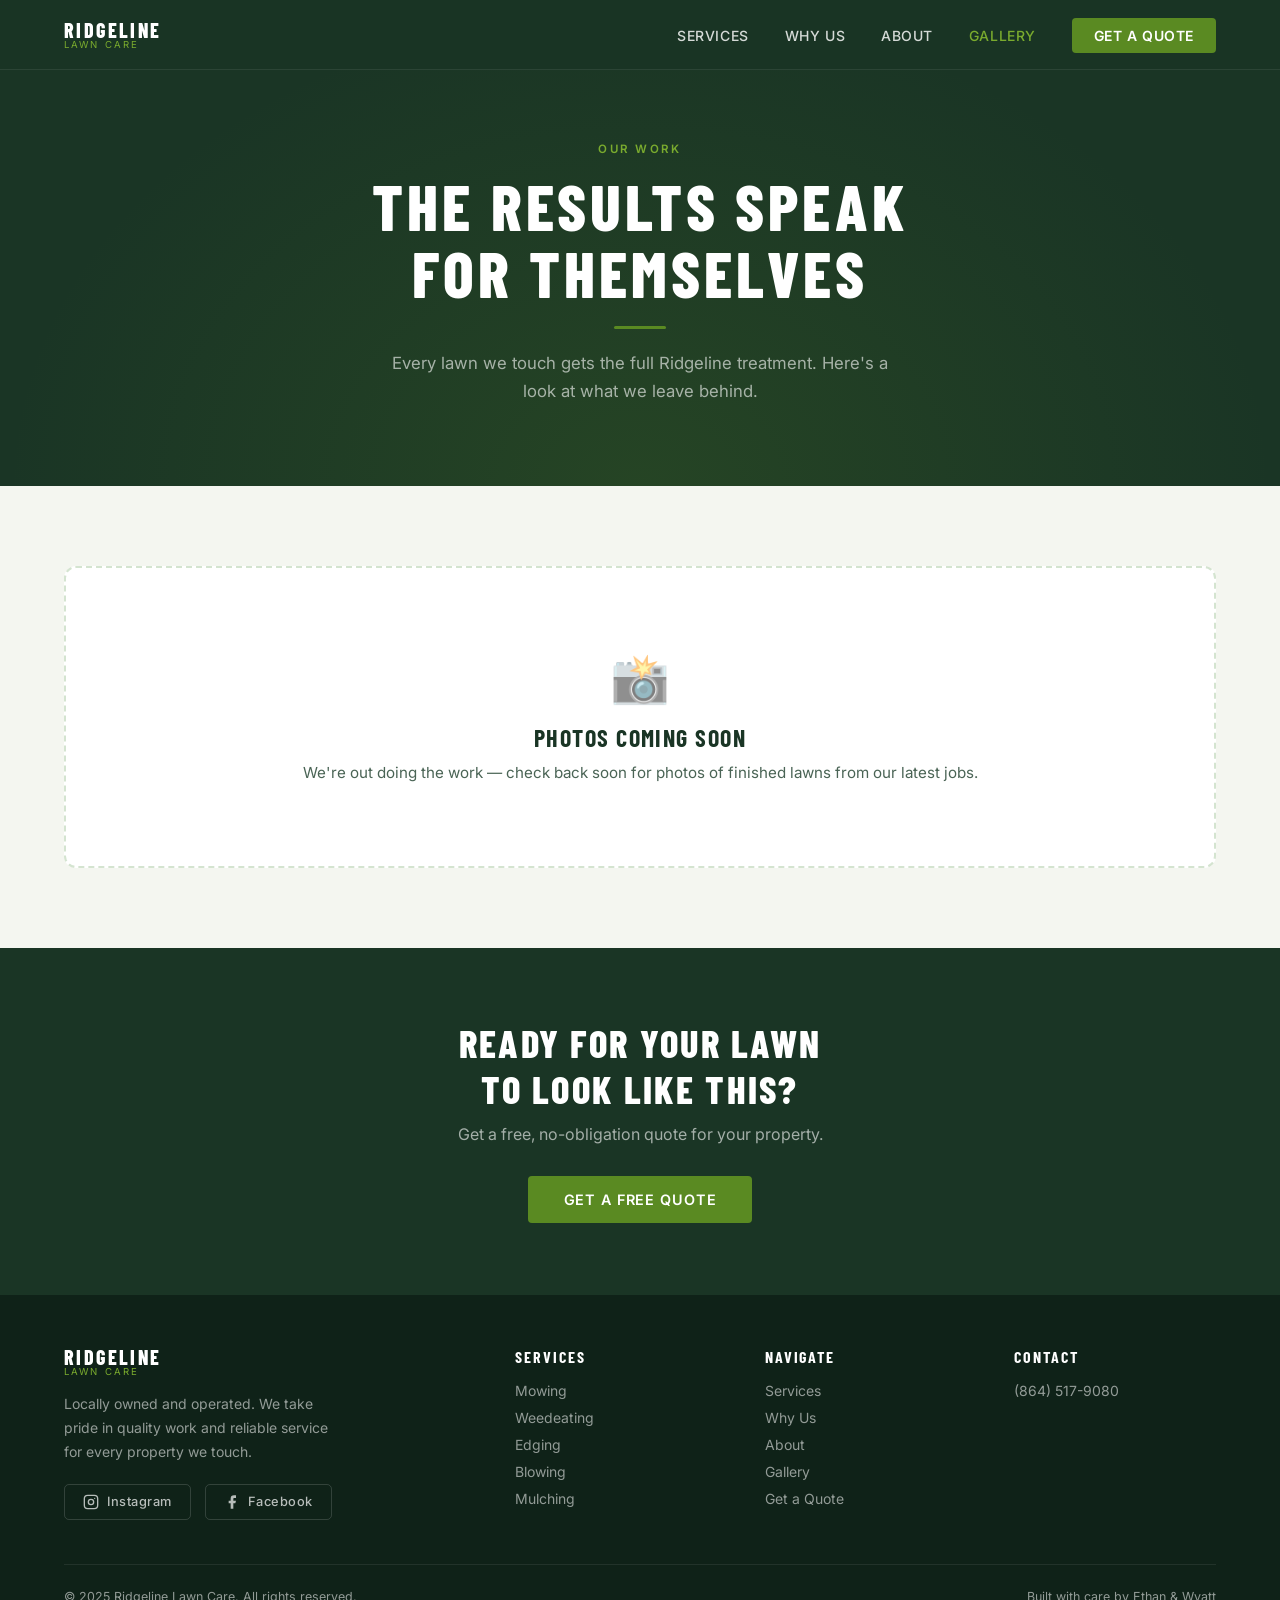
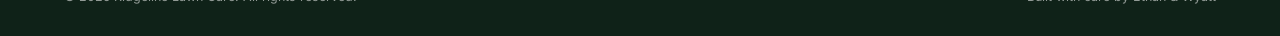
==== gallery.html @ 355eaca8 "Add Gallery page with lightbox; add Gallery link to navbar" ====
<!DOCTYPE html>
<html lang="en">
<head>
  <meta charset="UTF-8" />
  <meta name="viewport" content="width=device-width, initial-scale=1.0" />
  <title>Gallery — Ridgeline Lawn Care</title>
  <link rel="icon" type="image/svg+xml" href="data:image/svg+xml,<svg xmlns='http://www.w3.org/2000/svg' viewBox='0 0 32 32'><rect width='32' height='32' rx='6' fill='%231a3525'/><text x='16' y='24' font-family='Arial Black,sans-serif' font-size='22' font-weight='900' text-anchor='middle' fill='%237aab2e'>R</text></svg>" />
  <link rel="preconnect" href="https://fonts.googleapis.com" />
  <link rel="preconnect" href="https://fonts.gstatic.com" crossorigin />
  <link href="https://fonts.googleapis.com/css2?family=Barlow+Condensed:wght@600;700;800&family=Inter:wght@400;500;600&display=swap" rel="stylesheet" />
  <style>
    *, *::before, *::after { box-sizing: border-box; margin: 0; padding: 0; }

    :root {
      --dark:    #1a3525;
      --mid:     #254d35;
      --accent:  #5a8a22;
      --light:   #7aab2e;
      --offwhite:#f4f6f0;
      --white:   #ffffff;
      --text:    #1a3525;
      --muted:   #4a6455;
      --border:  #d4e4d0;
      --shadow:  rgba(26,53,37,0.12);
    }

    html { scroll-behavior: smooth; }
    body { font-family: 'Inter', sans-serif; color: var(--text); background: var(--white); overflow-x: hidden; }

    /* ─── NAVBAR ─────────────────────────────────────── */
    nav {
      position: fixed; top: 0; left: 0; right: 0; z-index: 1000;
      background: rgba(26,53,37,0.97);
      backdrop-filter: blur(8px);
      display: flex; align-items: center; justify-content: space-between;
      padding: 0 5%;
      height: 70px;
      border-bottom: 1px solid rgba(255,255,255,0.08);
    }
    .nav-logo { display: flex; align-items: center; gap: 12px; text-decoration: none; }
    .nav-logo-text { display: flex; flex-direction: column; line-height: 1; }
    .nav-logo-text .brand { font-family: 'Barlow Condensed', sans-serif; font-weight: 800; font-size: 1.25rem; letter-spacing: 0.12em; color: var(--white); text-transform: uppercase; }
    .nav-logo-text .sub { font-family: 'Inter', sans-serif; font-size: 0.6rem; letter-spacing: 0.22em; color: var(--light); text-transform: uppercase; }

    .nav-links { display: flex; align-items: center; gap: 36px; list-style: none; }
    .nav-links a { color: rgba(255,255,255,0.82); text-decoration: none; font-size: 0.875rem; font-weight: 500; letter-spacing: 0.04em; text-transform: uppercase; transition: color 0.2s; }
    .nav-links a:hover { color: var(--light); }
    .nav-links a.active { color: var(--light); }
    .nav-cta { background: var(--accent); color: var(--white) !important; padding: 9px 22px; border-radius: 4px; font-weight: 600 !important; transition: background 0.2s !important; }
    .nav-cta:hover { background: var(--light) !important; color: var(--white) !important; }

    .hamburger { display: none; flex-direction: column; gap: 5px; cursor: pointer; padding: 4px; }
    .hamburger span { width: 24px; height: 2px; background: var(--white); border-radius: 2px; transition: 0.3s; }

    /* ─── PAGE HEADER ────────────────────────────────── */
    .page-header {
      background: var(--dark);
      padding: 140px 5% 80px;
      text-align: center;
      position: relative;
      overflow: hidden;
    }
    .page-header::before {
      content: '';
      position: absolute; inset: 0;
      background: radial-gradient(ellipse at 50% 100%, rgba(90,138,34,0.18) 0%, transparent 70%);
    }
    .page-header .section-label {
      font-size: 0.72rem; font-weight: 600; letter-spacing: 0.2em; text-transform: uppercase;
      color: var(--light); margin-bottom: 12px;
    }
    .page-header h1 {
      font-family: 'Barlow Condensed', sans-serif;
      font-weight: 800; font-size: clamp(2.4rem, 5vw, 4rem);
      letter-spacing: 0.06em; text-transform: uppercase;
      color: var(--white); line-height: 1.05; margin-bottom: 16px;
      position: relative;
    }
    .page-header p {
      color: rgba(255,255,255,0.6); font-size: 1.05rem; line-height: 1.7;
      max-width: 500px; margin: 0 auto;
      position: relative;
    }
    .divider { width: 52px; height: 3px; background: var(--accent); margin: 20px auto; border-radius: 2px; }

    /* ─── GALLERY GRID ───────────────────────────────── */
    .gallery-section { padding: 80px 5%; background: var(--offwhite); }
    .gallery-inner { max-width: 1200px; margin: 0 auto; }

    .gallery-grid {
      columns: 3;
      column-gap: 20px;
    }
    .gallery-item {
      break-inside: avoid;
      margin-bottom: 20px;
      border-radius: 10px;
      overflow: hidden;
      position: relative;
      cursor: pointer;
      display: block;
    }
    .gallery-item img {
      width: 100%; height: auto; display: block;
      transition: transform 0.4s cubic-bezier(0.25, 0.46, 0.45, 0.94);
    }
    .gallery-item-overlay {
      position: absolute; inset: 0;
      background: linear-gradient(to top, rgba(26,53,37,0.75) 0%, transparent 60%);
      opacity: 0;
      transition: opacity 0.3s;
      display: flex; align-items: flex-end; padding: 20px;
    }
    .gallery-item-label {
      font-family: 'Barlow Condensed', sans-serif;
      font-weight: 700; font-size: 1rem; letter-spacing: 0.08em;
      text-transform: uppercase; color: var(--white);
    }
    .gallery-item:hover img { transform: scale(1.04); }
    .gallery-item:hover .gallery-item-overlay { opacity: 1; }

    /* ─── EMPTY STATE ────────────────────────────────── */
    .gallery-empty {
      text-align: center; padding: 80px 24px;
      border: 2px dashed var(--border);
      border-radius: 12px; background: var(--white);
    }
    .gallery-empty-icon { font-size: 3rem; margin-bottom: 16px; opacity: 0.5; }
    .gallery-empty h3 {
      font-family: 'Barlow Condensed', sans-serif; font-weight: 700; font-size: 1.5rem;
      letter-spacing: 0.06em; text-transform: uppercase; color: var(--dark); margin-bottom: 8px;
    }
    .gallery-empty p { color: var(--muted); font-size: 0.95rem; line-height: 1.7; }

    /* ─── CTA STRIP ──────────────────────────────────── */
    .gallery-cta {
      background: var(--dark); padding: 72px 5%; text-align: center;
    }
    .gallery-cta h2 {
      font-family: 'Barlow Condensed', sans-serif; font-weight: 800; font-size: clamp(1.8rem, 3vw, 2.6rem);
      letter-spacing: 0.06em; text-transform: uppercase; color: var(--white); margin-bottom: 12px;
    }
    .gallery-cta p { color: rgba(255,255,255,0.6); font-size: 1rem; margin-bottom: 32px; }
    .btn-primary {
      background: var(--accent); color: var(--white);
      padding: 15px 36px; border-radius: 4px;
      font-weight: 600; font-size: 0.9rem; letter-spacing: 0.06em; text-transform: uppercase;
      text-decoration: none; display: inline-block;
      transition: background 0.2s, transform 0.15s;
    }
    .btn-primary:hover { background: var(--light); transform: translateY(-2px); }

    /* ─── LIGHTBOX ───────────────────────────────────── */
    .lightbox {
      position: fixed; inset: 0; z-index: 2000;
      background: rgba(0,0,0,0.92);
      display: flex; align-items: center; justify-content: center;
      padding: 24px;
      opacity: 0; pointer-events: none;
      transition: opacity 0.25s;
    }
    .lightbox.open { opacity: 1; pointer-events: all; }
    .lightbox img {
      max-width: 100%; max-height: 90vh;
      border-radius: 8px;
      transform: scale(0.95);
      transition: transform 0.25s cubic-bezier(0.25, 0.46, 0.45, 0.94);
      box-shadow: 0 32px 80px rgba(0,0,0,0.6);
    }
    .lightbox.open img { transform: scale(1); }
    .lightbox-close {
      position: absolute; top: 20px; right: 24px;
      color: rgba(255,255,255,0.7); font-size: 2rem; cursor: pointer;
      background: none; border: none; line-height: 1;
      transition: color 0.2s;
    }
    .lightbox-close:hover { color: var(--white); }

    /* ─── FOOTER ─────────────────────────────────────── */
    footer {
      background: #0f2218;
      padding: 52px 5% 32px;
      color: rgba(255,255,255,0.55);
    }
    .footer-inner { max-width: 1200px; margin: 0 auto; display: grid; grid-template-columns: 2fr 1fr 1fr 1fr; gap: 48px; margin-bottom: 44px; }
    .footer-brand .nav-logo { margin-bottom: 16px; display: inline-flex; }
    .footer-brand p { font-size: 0.875rem; line-height: 1.7; max-width: 280px; }
    .footer-col h4 { font-family: 'Barlow Condensed', sans-serif; font-weight: 700; font-size: 1rem; letter-spacing: 0.12em; text-transform: uppercase; color: var(--white); margin-bottom: 16px; }
    .footer-col ul { list-style: none; display: flex; flex-direction: column; gap: 10px; }
    .footer-col ul li a { color: rgba(255,255,255,0.55); text-decoration: none; font-size: 0.875rem; transition: color 0.2s; }
    .footer-col ul li a:hover { color: var(--light); }
    .footer-col ul li { font-size: 0.875rem; }
    .footer-social { display: flex; gap: 14px; margin-top: 20px; }
    .social-btn {
      display: flex; align-items: center; gap: 8px;
      padding: 9px 18px; border-radius: 5px;
      border: 1px solid rgba(255,255,255,0.15);
      color: rgba(255,255,255,0.7); text-decoration: none;
      font-size: 0.8rem; font-weight: 500; letter-spacing: 0.04em;
      transition: border-color 0.2s, color 0.2s;
    }
    .social-btn:hover { border-color: var(--light); color: var(--light); }
    .social-btn svg { flex-shrink: 0; }
    .footer-bottom { border-top: 1px solid rgba(255,255,255,0.08); padding-top: 24px; display: flex; justify-content: space-between; align-items: center; font-size: 0.78rem; flex-wrap: wrap; gap: 8px; }
    .footer-bottom a { color: rgba(255,255,255,0.4); text-decoration: none; }

    /* ─── MOBILE ─────────────────────────────────────── */
    @media (max-width: 900px) {
      .gallery-grid { columns: 2; }
      .footer-inner { grid-template-columns: 1fr 1fr; }
      .footer-brand { grid-column: 1 / -1; }
    }
    @media (max-width: 680px) {
      .nav-links { display: none; flex-direction: column; position: absolute; top: 70px; left: 0; right: 0; background: rgba(26,53,37,0.98); padding: 20px 5%; gap: 16px; border-top: 1px solid rgba(255,255,255,0.08); }
      .nav-links.open { display: flex; }
      .hamburger { display: flex; }
      .gallery-grid { columns: 1; }
      .footer-inner { grid-template-columns: 1fr; }
    }
  </style>
</head>
<body>

  <!-- NAVBAR -->
  <nav>
    <a href="index.html" class="nav-logo">
      <div class="nav-logo-text">
        <span class="brand">Ridgeline</span>
        <span class="sub">Lawn Care</span>
      </div>
    </a>
    <ul class="nav-links" id="navLinks">
      <li><a href="index.html#services">Services</a></li>
      <li><a href="index.html#why">Why Us</a></li>
      <li><a href="index.html#about">About</a></li>
      <li><a href="gallery.html" class="active">Gallery</a></li>
      <li><a href="index.html#quote" class="nav-cta">Get a Quote</a></li>
    </ul>
    <div class="hamburger" id="hamburger" aria-label="Menu">
      <span></span><span></span><span></span>
    </div>
  </nav>

  <!-- PAGE HEADER -->
  <div class="page-header">
    <p class="section-label">Our Work</p>
    <h1>The Results Speak<br>for Themselves</h1>
    <div class="divider"></div>
    <p>Every lawn we touch gets the full Ridgeline treatment. Here's a look at what we leave behind.</p>
  </div>

  <!-- GALLERY -->
  <section class="gallery-section">
    <div class="gallery-inner">

      <!--
        TO ADD PHOTOS: Replace the <img> src values below with your actual image paths.
        Example: <img src="photos/front-yard-1.jpg" alt="Front yard after mowing" />
        You can add or remove .gallery-item blocks as needed.
      -->

      <div class="gallery-grid" id="galleryGrid">
        <!-- Photos will go here — see instructions above -->
      </div>

      <div class="gallery-empty" id="galleryEmpty">
        <div class="gallery-empty-icon">📸</div>
        <h3>Photos Coming Soon</h3>
        <p>We're out doing the work — check back soon for photos of finished lawns from our latest jobs.</p>
      </div>

    </div>
  </section>

  <!-- CTA -->
  <div class="gallery-cta">
    <h2>Ready for Your Lawn<br>to Look Like This?</h2>
    <p>Get a free, no-obligation quote for your property.</p>
    <a href="index.html#quote" class="btn-primary">Get a Free Quote</a>
  </div>

  <!-- FOOTER -->
  <footer>
    <div class="footer-inner">
      <div class="footer-brand">
        <a href="index.html" class="nav-logo">
          <div class="nav-logo-text">
            <span class="brand">Ridgeline</span>
            <span class="sub">Lawn Care</span>
          </div>
        </a>
        <p>Locally owned and operated. We take pride in quality work and reliable service for every property we touch.</p>
        <div class="footer-social">
          <a href="https://www.instagram.com/ridgelinelawncare" target="_blank" rel="noopener" class="social-btn">
            <svg width="16" height="16" viewBox="0 0 24 24" fill="none" stroke="currentColor" stroke-width="2" stroke-linecap="round" stroke-linejoin="round"><rect x="2" y="2" width="20" height="20" rx="5"/><circle cx="12" cy="12" r="4"/><circle cx="17.5" cy="6.5" r="1" fill="currentColor" stroke="none"/></svg>
            Instagram
          </a>
          <a href="https://www.facebook.com/share/1Dvfo4x4PA/?mibextid=wwXIfr" target="_blank" rel="noopener" class="social-btn">
            <svg width="16" height="16" viewBox="0 0 24 24" fill="currentColor"><path d="M18 2h-3a5 5 0 0 0-5 5v3H7v4h3v8h4v-8h3l1-4h-4V7a1 1 0 0 1 1-1h3z"/></svg>
            Facebook
          </a>
        </div>
      </div>
      <div class="footer-col">
        <h4>Services</h4>
        <ul>
          <li>Mowing</li>
          <li>Weedeating</li>
          <li>Edging</li>
          <li>Blowing</li>
          <li>Mulching</li>
        </ul>
      </div>
      <div class="footer-col">
        <h4>Navigate</h4>
        <ul>
          <li><a href="index.html#services">Services</a></li>
          <li><a href="index.html#why">Why Us</a></li>
          <li><a href="index.html#about">About</a></li>
          <li><a href="gallery.html">Gallery</a></li>
          <li><a href="index.html#quote">Get a Quote</a></li>
        </ul>
      </div>
      <div class="footer-col">
        <h4>Contact</h4>
        <ul>
          <li><a href="tel:8645179080">(864) 517-9080</a></li>
        </ul>
      </div>
    </div>
    <div class="footer-bottom">
      <span>© 2025 Ridgeline Lawn Care. All rights reserved.</span>
      <span>Built with care by Ethan &amp; Wyatt</span>
    </div>
  </footer>

  <!-- LIGHTBOX -->
  <div class="lightbox" id="lightbox">
    <button class="lightbox-close" id="lightboxClose">✕</button>
    <img src="" alt="" id="lightboxImg" />
  </div>

  <script>
    const hamburger = document.getElementById('hamburger');
    const navLinks  = document.getElementById('navLinks');
    hamburger.addEventListener('click', () => navLinks.classList.toggle('open'));
    document.querySelectorAll('.nav-links a').forEach(link => {
      link.addEventListener('click', () => navLinks.classList.remove('open'));
    });

    window.addEventListener('scroll', () => {
      document.querySelector('nav').style.boxShadow =
        window.scrollY > 10 ? '0 2px 24px rgba(0,0,0,0.25)' : 'none';
    });

    // Lightbox
    const lightbox = document.getElementById('lightbox');
    const lightboxImg = document.getElementById('lightboxImg');
    document.querySelectorAll('.gallery-item').forEach(item => {
      item.addEventListener('click', () => {
        lightboxImg.src = item.querySelector('img').src;
        lightboxImg.alt = item.querySelector('img').alt;
        lightbox.classList.add('open');
        document.body.style.overflow = 'hidden';
      });
    });
    function closeLightbox() {
      lightbox.classList.remove('open');
      document.body.style.overflow = '';
    }
    document.getElementById('lightboxClose').addEventListener('click', closeLightbox);
    lightbox.addEventListener('click', e => { if (e.target === lightbox) closeLightbox(); });
    document.addEventListener('keydown', e => { if (e.key === 'Escape') closeLightbox(); });

    // Hide empty state if photos exist
    const grid = document.getElementById('galleryGrid');
    const empty = document.getElementById('galleryEmpty');
    if (grid.children.length > 0) empty.style.display = 'none';
  </script>
</body>
</html>
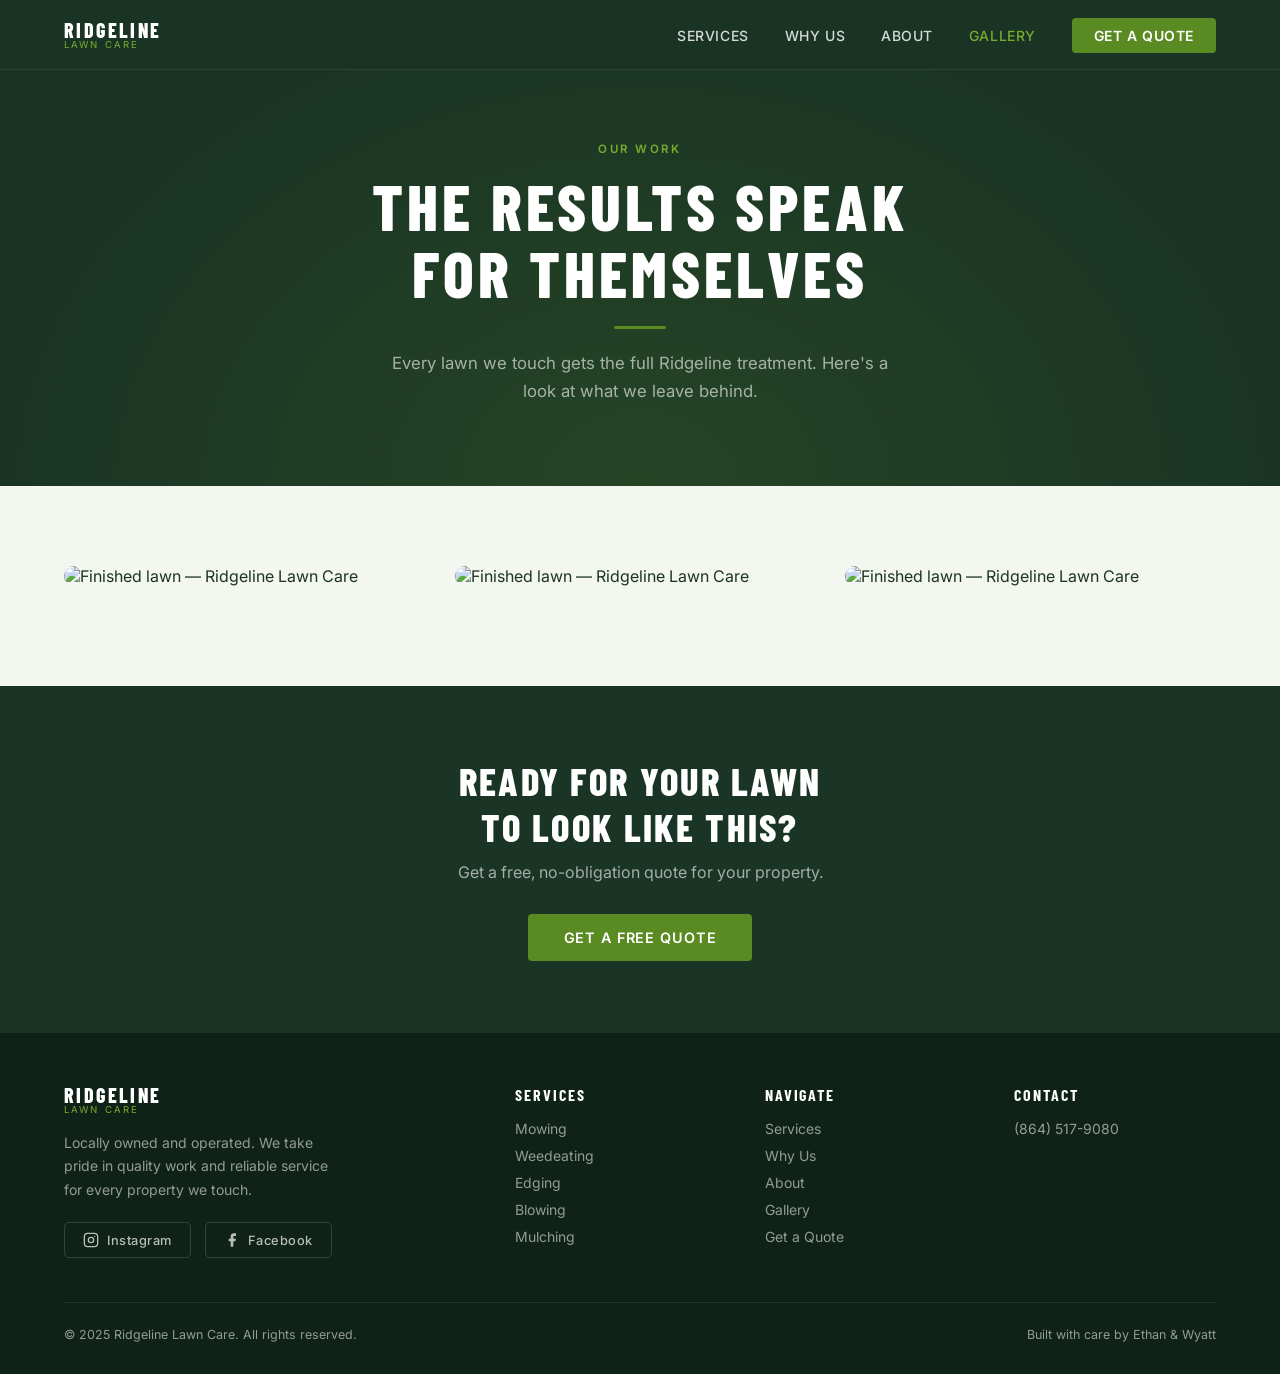
==== commit 25db44a7: "Add 3 finished work photos to gallery" ====
--- a/gallery.html
+++ b/gallery.html
@@ -260,10 +260,21 @@
       -->
 
       <div class="gallery-grid" id="galleryGrid">
-        <!-- Photos will go here — see instructions above -->
-      </div>
-
-      <div class="gallery-empty" id="galleryEmpty">
+        <div class="gallery-item">
+          <img src="galleryimg/IMG_4889.jpeg" alt="Finished lawn — Ridgeline Lawn Care" />
+          <div class="gallery-item-overlay"><span class="gallery-item-label">Finished Work</span></div>
+        </div>
+        <div class="gallery-item">
+          <img src="galleryimg/IMG_5227.jpeg" alt="Finished lawn — Ridgeline Lawn Care" />
+          <div class="gallery-item-overlay"><span class="gallery-item-label">Finished Work</span></div>
+        </div>
+        <div class="gallery-item">
+          <img src="galleryimg/IMG_5233.jpeg" alt="Finished lawn — Ridgeline Lawn Care" />
+          <div class="gallery-item-overlay"><span class="gallery-item-label">Finished Work</span></div>
+        </div>
+      </div>
+
+      <div class="gallery-empty" id="galleryEmpty" style="display:none">
         <div class="gallery-empty-icon">📸</div>
         <h3>Photos Coming Soon</h3>
         <p>We're out doing the work — check back soon for photos of finished lawns from our latest jobs.</p>
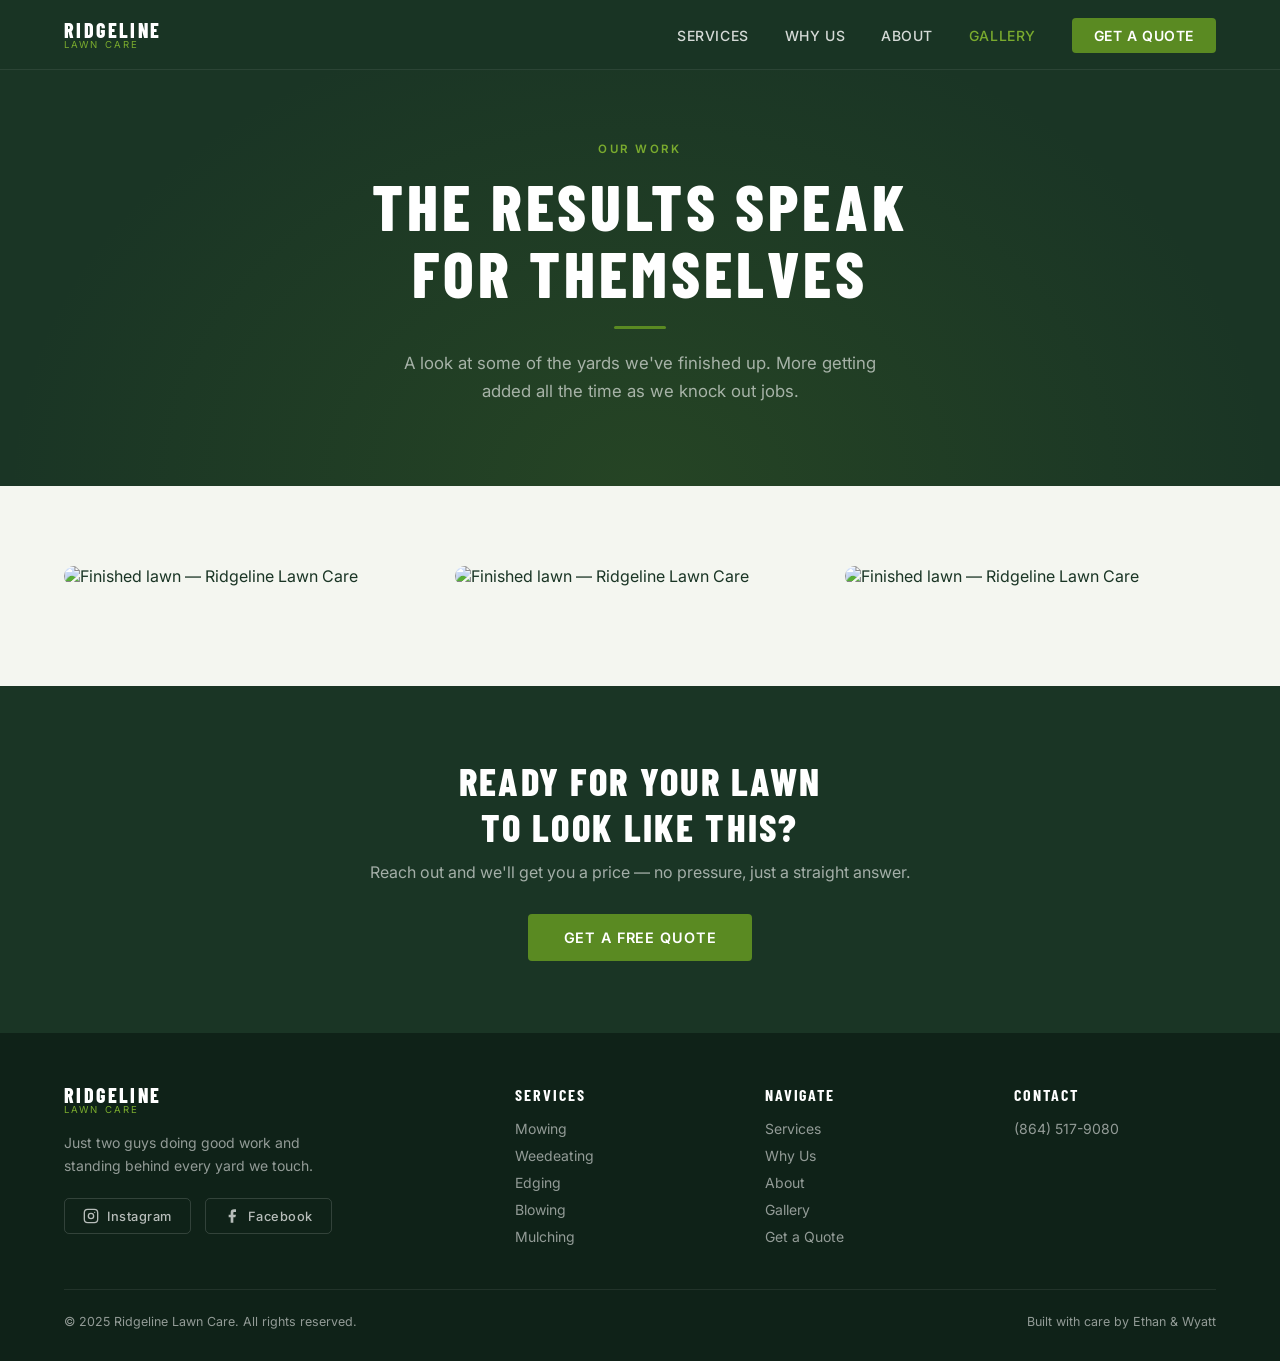
==== commit 64f48fcf: "Rewrite all descriptions to sound more natural and human" ====
--- a/gallery.html
+++ b/gallery.html
@@ -246,7 +246,7 @@
     <p class="section-label">Our Work</p>
     <h1>The Results Speak<br>for Themselves</h1>
     <div class="divider"></div>
-    <p>Every lawn we touch gets the full Ridgeline treatment. Here's a look at what we leave behind.</p>
+    <p>A look at some of the yards we've finished up. More getting added all the time as we knock out jobs.</p>
   </div>
 
   <!-- GALLERY -->
@@ -286,7 +286,7 @@
   <!-- CTA -->
   <div class="gallery-cta">
     <h2>Ready for Your Lawn<br>to Look Like This?</h2>
-    <p>Get a free, no-obligation quote for your property.</p>
+    <p>Reach out and we'll get you a price — no pressure, just a straight answer.</p>
     <a href="index.html#quote" class="btn-primary">Get a Free Quote</a>
   </div>
 
@@ -300,7 +300,7 @@
             <span class="sub">Lawn Care</span>
           </div>
         </a>
-        <p>Locally owned and operated. We take pride in quality work and reliable service for every property we touch.</p>
+        <p>Just two guys doing good work and standing behind every yard we touch.</p>
         <div class="footer-social">
           <a href="https://www.instagram.com/ridgelinelawncare" target="_blank" rel="noopener" class="social-btn">
             <svg width="16" height="16" viewBox="0 0 24 24" fill="none" stroke="currentColor" stroke-width="2" stroke-linecap="round" stroke-linejoin="round"><rect x="2" y="2" width="20" height="20" rx="5"/><circle cx="12" cy="12" r="4"/><circle cx="17.5" cy="6.5" r="1" fill="currentColor" stroke="none"/></svg>
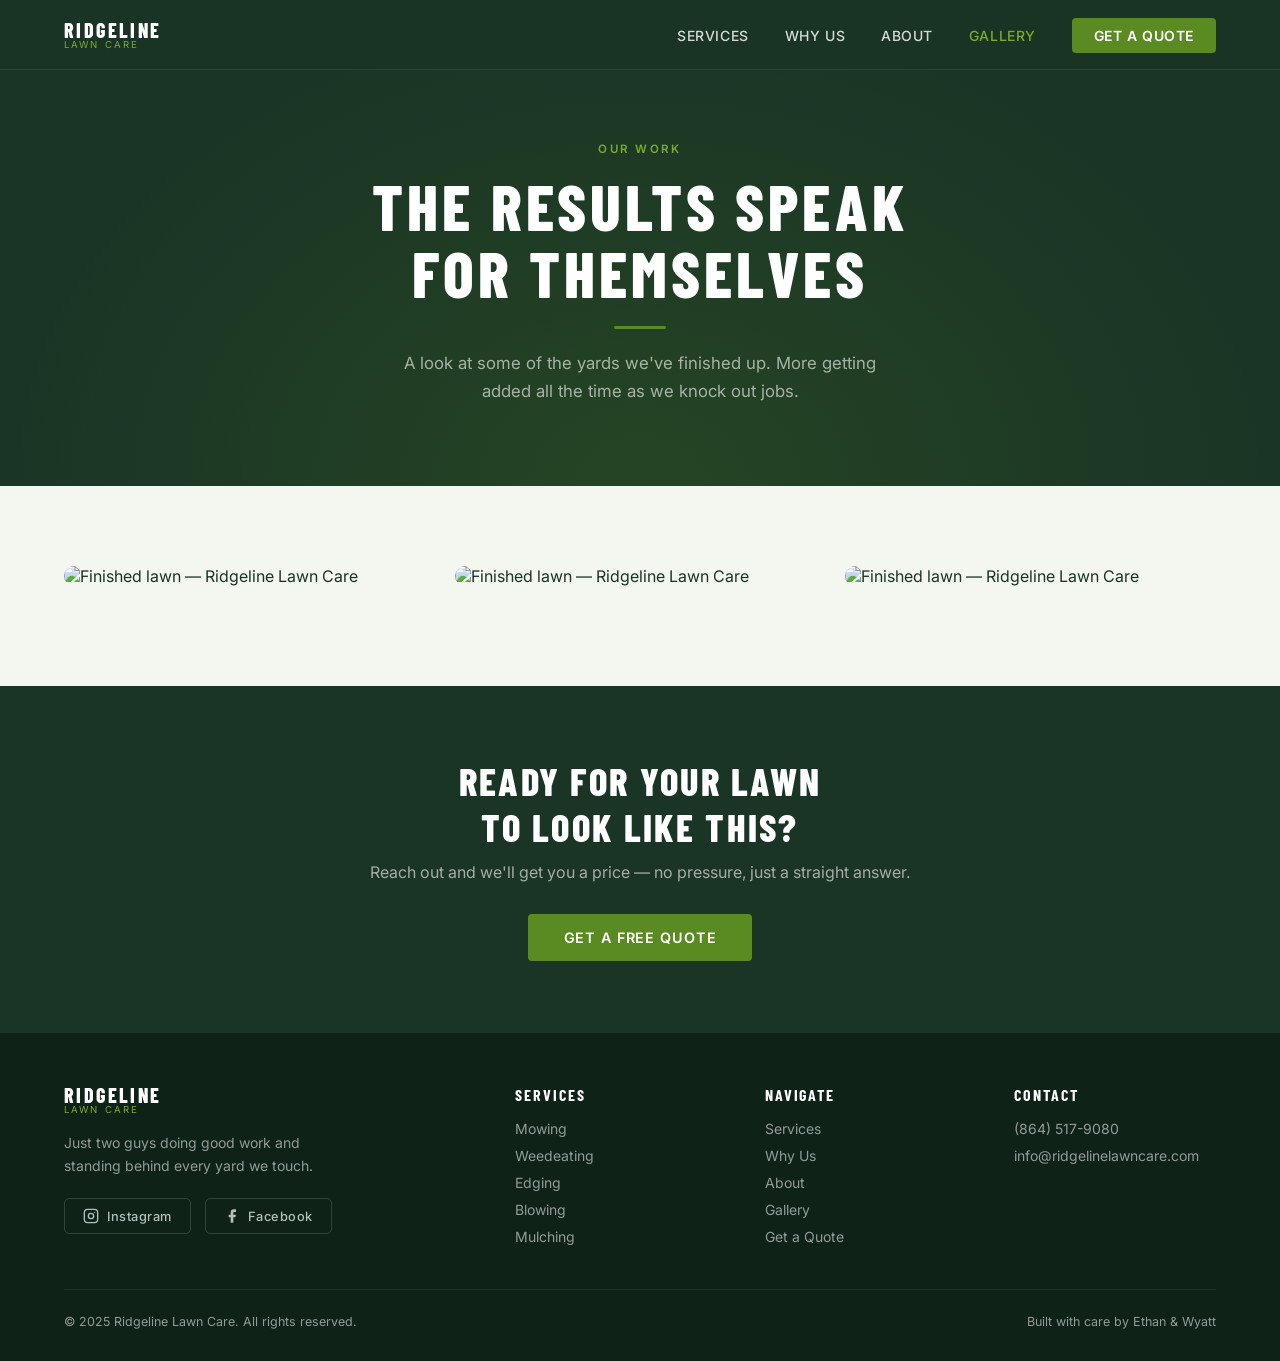
==== commit 2cad6db1: "Add business email to footer contact section" ====
--- a/gallery.html
+++ b/gallery.html
@@ -336,6 +336,7 @@
         <h4>Contact</h4>
         <ul>
           <li><a href="tel:8645179080">(864) 517-9080</a></li>
+          <li><a href="mailto:info@ridgelinelawncare.com">info@ridgelinelawncare.com</a></li>
         </ul>
       </div>
     </div>
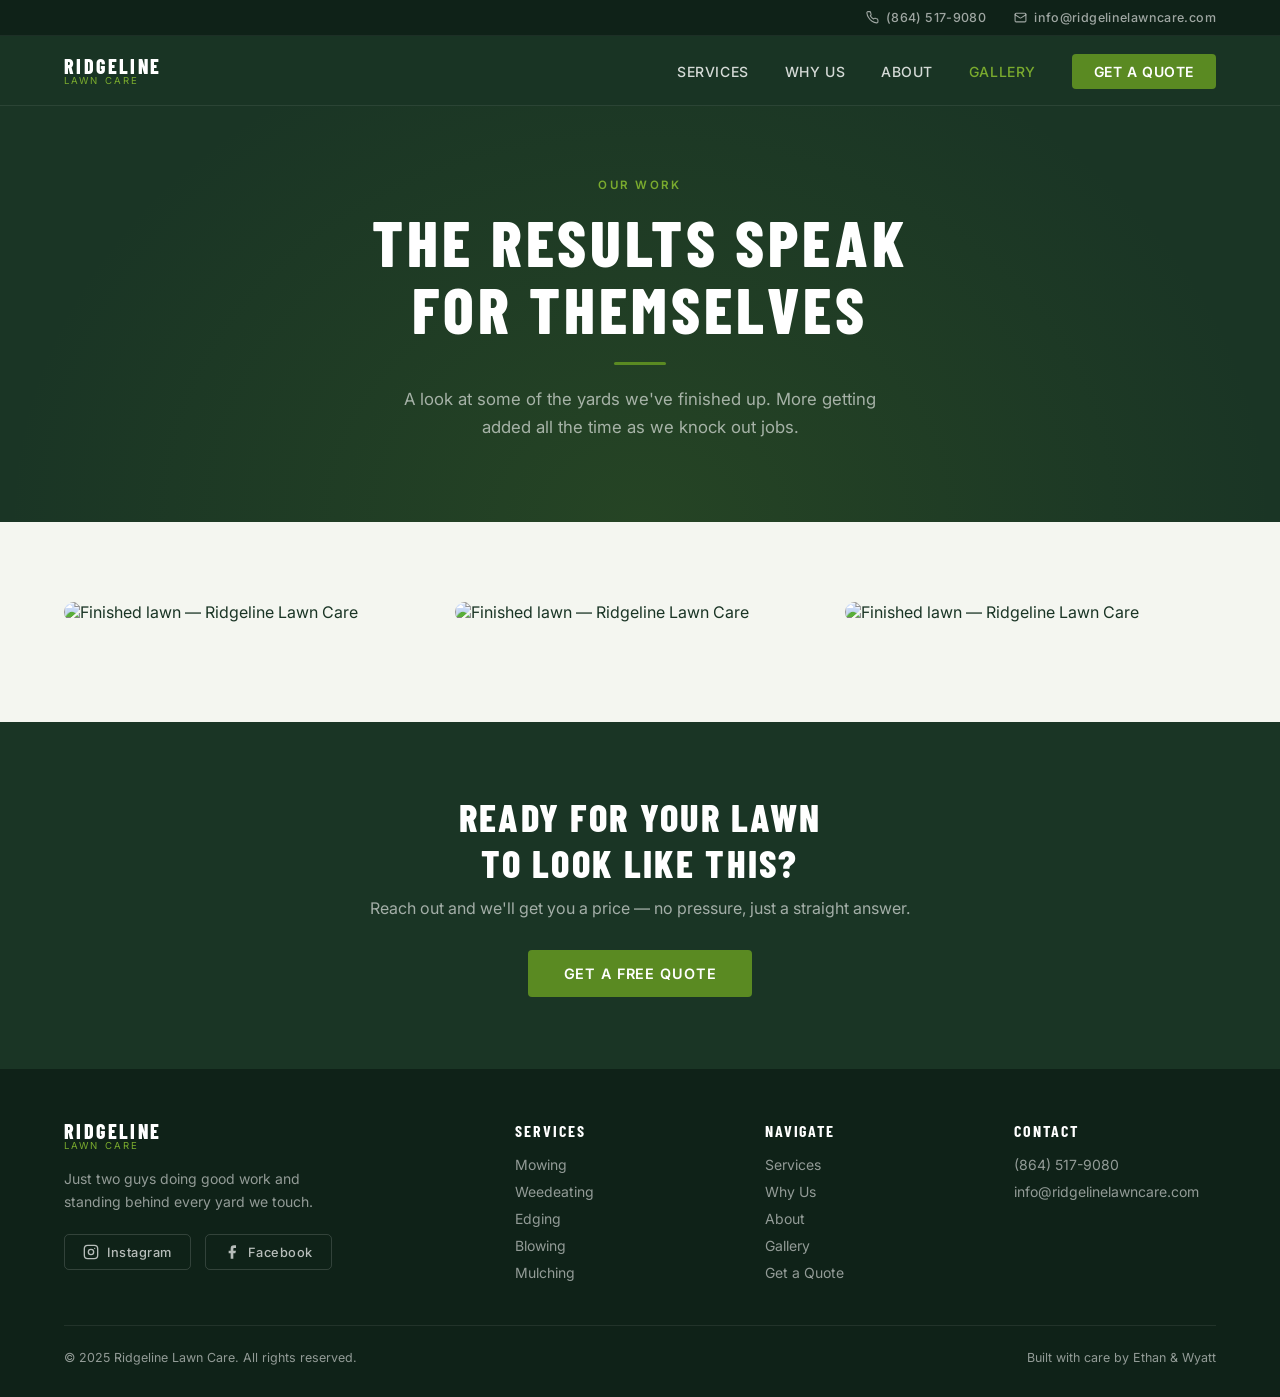
==== commit d0722e35: "Add contact bar at top with phone and email on both pages" ====
--- a/gallery.html
+++ b/gallery.html
@@ -27,9 +27,27 @@
     html { scroll-behavior: smooth; }
     body { font-family: 'Inter', sans-serif; color: var(--text); background: var(--white); overflow-x: hidden; }
 
+    /* ─── CONTACT BAR ────────────────────────────────── */
+    .contact-bar {
+      position: fixed; top: 0; left: 0; right: 0; z-index: 1001;
+      background: #0f2218;
+      border-bottom: 1px solid rgba(255,255,255,0.06);
+      height: 36px;
+      display: flex; align-items: center; justify-content: flex-end;
+      padding: 0 5%; gap: 28px;
+    }
+    .contact-bar a {
+      display: flex; align-items: center; gap: 7px;
+      color: rgba(255,255,255,0.6); text-decoration: none;
+      font-size: 0.78rem; font-weight: 500; letter-spacing: 0.03em;
+      transition: color 0.2s;
+    }
+    .contact-bar a:hover { color: var(--light); }
+    .contact-bar svg { flex-shrink: 0; }
+
     /* ─── NAVBAR ─────────────────────────────────────── */
     nav {
-      position: fixed; top: 0; left: 0; right: 0; z-index: 1000;
+      position: fixed; top: 36px; left: 0; right: 0; z-index: 1000;
       background: rgba(26,53,37,0.97);
       backdrop-filter: blur(8px);
       display: flex; align-items: center; justify-content: space-between;
@@ -55,7 +73,7 @@
     /* ─── PAGE HEADER ────────────────────────────────── */
     .page-header {
       background: var(--dark);
-      padding: 140px 5% 80px;
+      padding: 176px 5% 80px;
       text-align: center;
       position: relative;
       overflow: hidden;
@@ -211,6 +229,8 @@
       .footer-brand { grid-column: 1 / -1; }
     }
     @media (max-width: 680px) {
+      .contact-bar { display: none; }
+      nav { top: 0; }
       .nav-links { display: none; flex-direction: column; position: absolute; top: 70px; left: 0; right: 0; background: rgba(26,53,37,0.98); padding: 20px 5%; gap: 16px; border-top: 1px solid rgba(255,255,255,0.08); }
       .nav-links.open { display: flex; }
       .hamburger { display: flex; }
@@ -220,6 +240,18 @@
   </style>
 </head>
 <body>
+
+  <!-- CONTACT BAR -->
+  <div class="contact-bar">
+    <a href="tel:8645179080">
+      <svg width="13" height="13" viewBox="0 0 24 24" fill="none" stroke="currentColor" stroke-width="2" stroke-linecap="round" stroke-linejoin="round"><path d="M22 16.92v3a2 2 0 0 1-2.18 2 19.79 19.79 0 0 1-8.63-3.07A19.5 19.5 0 0 1 4.69 12 19.79 19.79 0 0 1 1.62 3.38 2 2 0 0 1 3.6 1.21h3a2 2 0 0 1 2 1.72c.127.96.361 1.903.7 2.81a2 2 0 0 1-.45 2.11L7.91 8.81a16 16 0 0 0 6 6l.86-.86a2 2 0 0 1 2.11-.45c.907.339 1.85.573 2.81.7A2 2 0 0 1 21.73 16z"/></svg>
+      (864) 517-9080
+    </a>
+    <a href="mailto:info@ridgelinelawncare.com">
+      <svg width="13" height="13" viewBox="0 0 24 24" fill="none" stroke="currentColor" stroke-width="2" stroke-linecap="round" stroke-linejoin="round"><rect x="2" y="4" width="20" height="16" rx="2"/><path d="m22 7-8.97 5.7a1.94 1.94 0 0 1-2.06 0L2 7"/></svg>
+      info@ridgelinelawncare.com
+    </a>
+  </div>
 
   <!-- NAVBAR -->
   <nav>
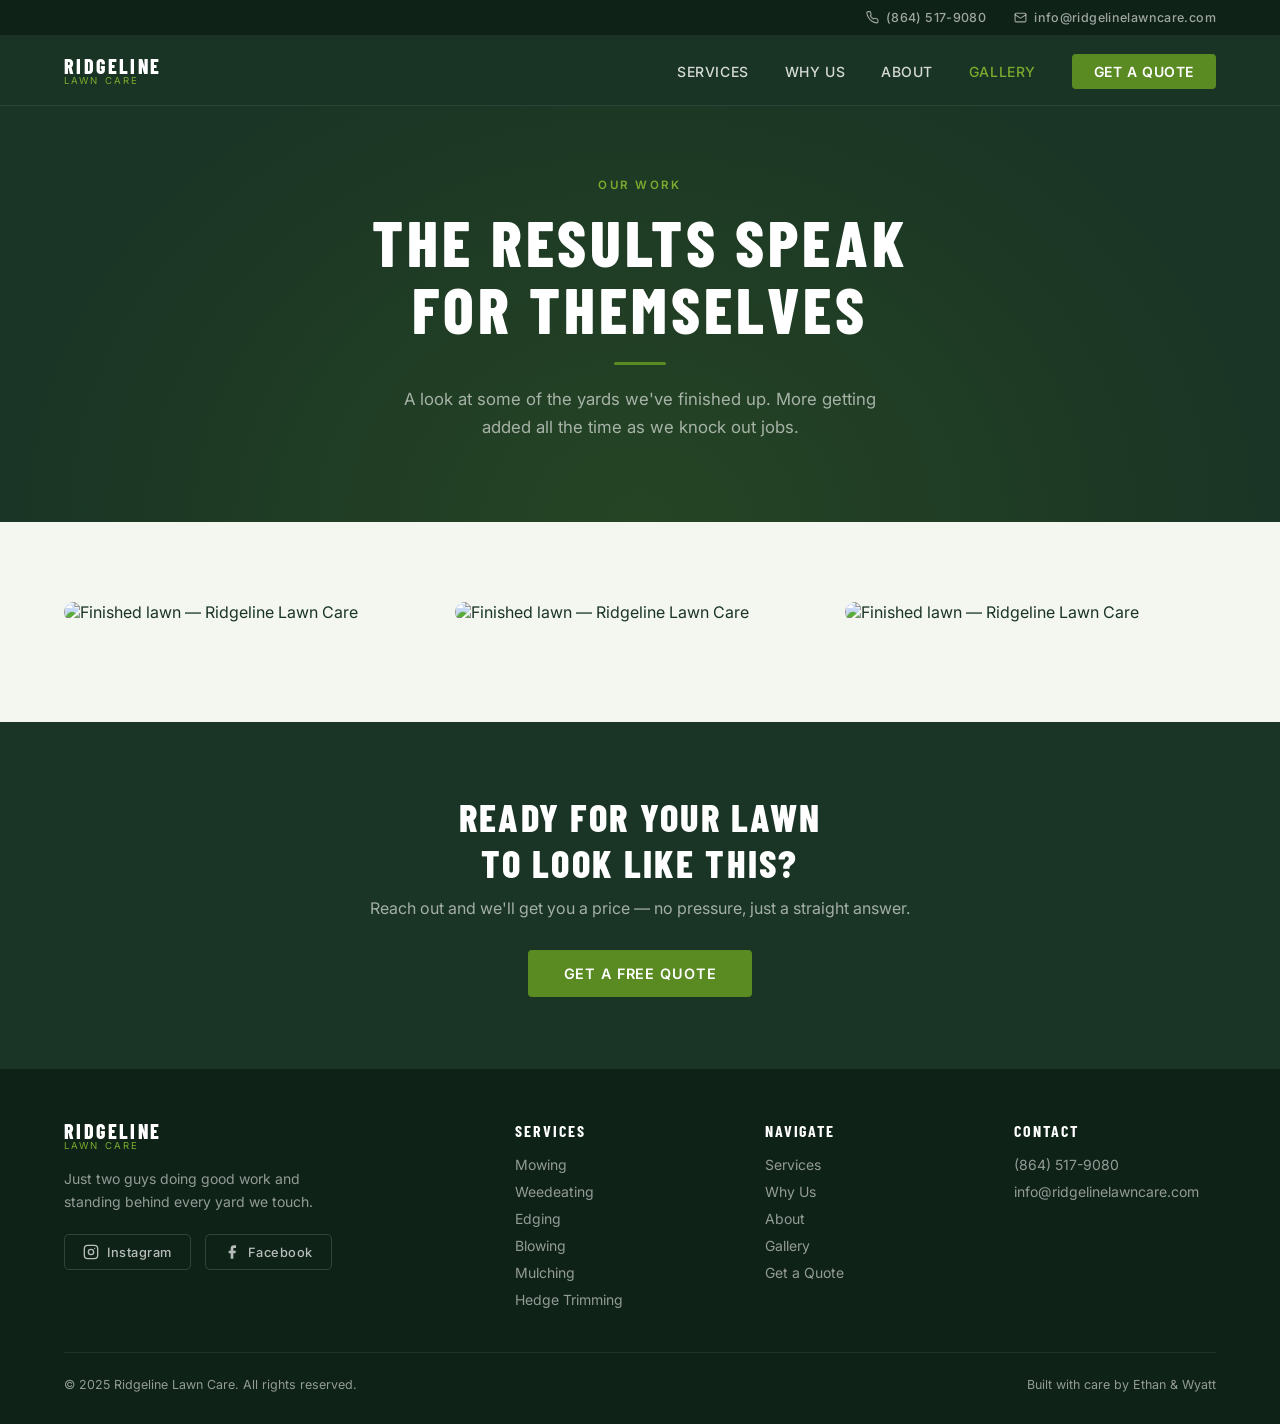
==== commit 5608d252: "Add Hedge Trimming service — card, quote form, and footer" ====
--- a/gallery.html
+++ b/gallery.html
@@ -352,6 +352,7 @@
           <li>Edging</li>
           <li>Blowing</li>
           <li>Mulching</li>
+          <li>Hedge Trimming</li>
         </ul>
       </div>
       <div class="footer-col">
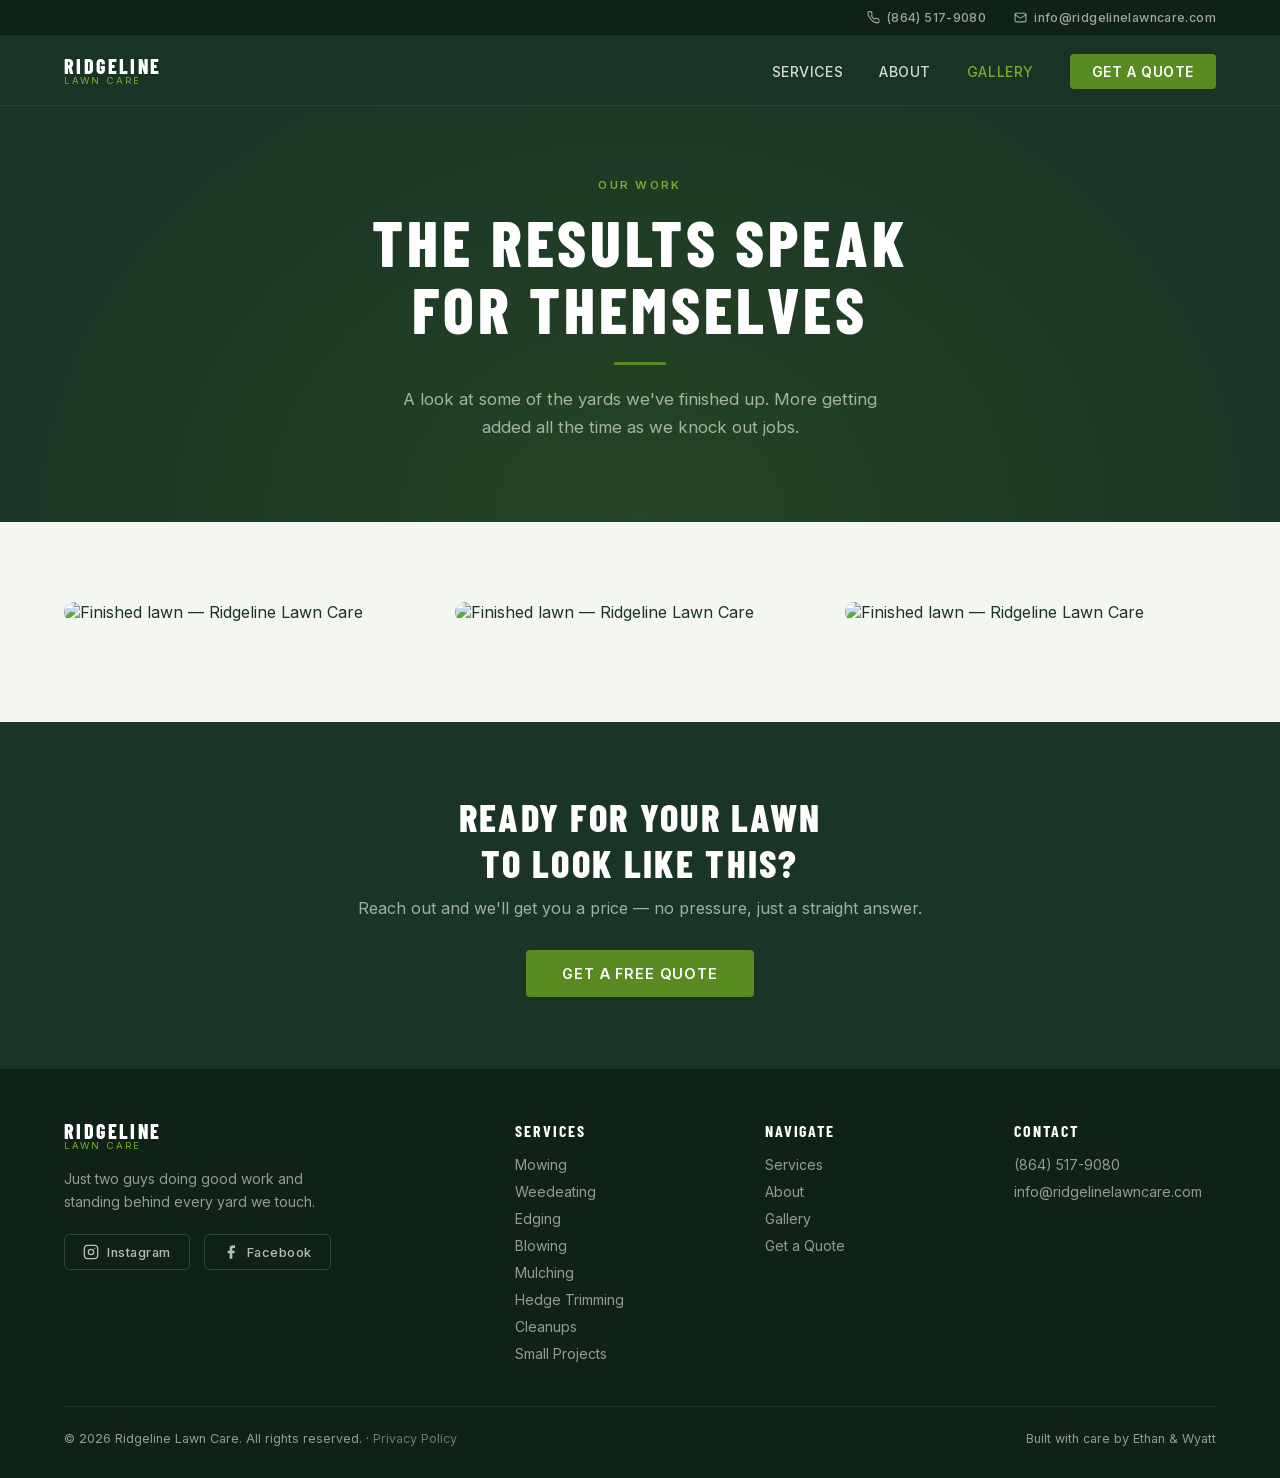
==== commit 947b728c: "Add Cleanups and Small Projects services; remove Why Ridgeline section - New services offered site-w" ====
--- a/gallery.html
+++ b/gallery.html
@@ -5,9 +5,7 @@
   <meta name="viewport" content="width=device-width, initial-scale=1.0" />
   <title>Gallery — Ridgeline Lawn Care</title>
   <link rel="icon" type="image/svg+xml" href="data:image/svg+xml,<svg xmlns='http://www.w3.org/2000/svg' viewBox='0 0 32 32'><rect width='32' height='32' rx='6' fill='%231a3525'/><text x='16' y='24' font-family='Arial Black,sans-serif' font-size='22' font-weight='900' text-anchor='middle' fill='%237aab2e'>R</text></svg>" />
-  <link rel="preconnect" href="https://fonts.googleapis.com" />
-  <link rel="preconnect" href="https://fonts.gstatic.com" crossorigin />
-  <link href="https://fonts.googleapis.com/css2?family=Barlow+Condensed:wght@600;700;800&family=Inter:wght@400;500;600&display=swap" rel="stylesheet" />
+  <link href="fonts/fonts.css" rel="stylesheet" />
   <style>
     *, *::before, *::after { box-sizing: border-box; margin: 0; padding: 0; }
 
@@ -27,6 +25,16 @@
     html { scroll-behavior: smooth; }
     body { font-family: 'Inter', sans-serif; color: var(--text); background: var(--white); overflow-x: hidden; }
 
+    /* ─── SKIP LINK ──────────────────────────────────── */
+    .skip-link {
+      position: absolute; top: -48px; left: 12px; z-index: 2100;
+      background: var(--accent); color: var(--white);
+      padding: 12px 20px; border-radius: 4px;
+      font-size: 0.85rem; font-weight: 600; text-decoration: none;
+      transition: top 0.2s;
+    }
+    .skip-link:focus { top: 12px; }
+
     /* ─── CONTACT BAR ────────────────────────────────── */
     .contact-bar {
       position: fixed; top: 0; left: 0; right: 0; z-index: 1001;
@@ -67,8 +75,12 @@
     .nav-cta { background: var(--accent); color: var(--white) !important; padding: 9px 22px; border-radius: 4px; font-weight: 600 !important; transition: background 0.2s !important; }
     .nav-cta:hover { background: var(--light) !important; color: var(--white) !important; }
 
-    .hamburger { display: none; flex-direction: column; gap: 5px; cursor: pointer; padding: 4px; }
+    .hamburger { display: none; flex-direction: column; gap: 5px; cursor: pointer; padding: 4px; background: none; border: none; }
     .hamburger span { width: 24px; height: 2px; background: var(--white); border-radius: 2px; transition: 0.3s; }
+
+    a:focus-visible, button:focus-visible, .gallery-item:focus-visible {
+      outline: 2px solid var(--light); outline-offset: 2px;
+    }
 
     /* ─── PAGE HEADER ────────────────────────────────── */
     .page-header {
@@ -241,6 +253,8 @@
 </head>
 <body>
 
+  <a href="#main" class="skip-link">Skip to main content</a>
+
   <!-- CONTACT BAR -->
   <div class="contact-bar">
     <a href="tel:8645179080">
@@ -263,16 +277,16 @@
     </a>
     <ul class="nav-links" id="navLinks">
       <li><a href="index.html#services">Services</a></li>
-      <li><a href="index.html#why">Why Us</a></li>
       <li><a href="index.html#about">About</a></li>
       <li><a href="gallery.html" class="active">Gallery</a></li>
       <li><a href="index.html#quote" class="nav-cta">Get a Quote</a></li>
     </ul>
-    <div class="hamburger" id="hamburger" aria-label="Menu">
+    <button type="button" class="hamburger" id="hamburger" aria-label="Toggle menu" aria-expanded="false" aria-controls="navLinks">
       <span></span><span></span><span></span>
-    </div>
+    </button>
   </nav>
 
+  <main id="main">
   <!-- PAGE HEADER -->
   <div class="page-header">
     <p class="section-label">Our Work</p>
@@ -321,6 +335,7 @@
     <p>Reach out and we'll get you a price — no pressure, just a straight answer.</p>
     <a href="index.html#quote" class="btn-primary">Get a Free Quote</a>
   </div>
+  </main>
 
   <!-- FOOTER -->
   <footer>
@@ -353,13 +368,14 @@
           <li>Blowing</li>
           <li>Mulching</li>
           <li>Hedge Trimming</li>
+          <li>Cleanups</li>
+          <li>Small Projects</li>
         </ul>
       </div>
       <div class="footer-col">
         <h4>Navigate</h4>
         <ul>
           <li><a href="index.html#services">Services</a></li>
-          <li><a href="index.html#why">Why Us</a></li>
           <li><a href="index.html#about">About</a></li>
           <li><a href="gallery.html">Gallery</a></li>
           <li><a href="index.html#quote">Get a Quote</a></li>
@@ -374,13 +390,13 @@
       </div>
     </div>
     <div class="footer-bottom">
-      <span>© 2025 Ridgeline Lawn Care. All rights reserved.</span>
+      <span>© <span id="year">2025</span> Ridgeline Lawn Care. All rights reserved. · <a href="privacy-policy.html">Privacy Policy</a></span>
       <span>Built with care by Ethan &amp; Wyatt</span>
     </div>
   </footer>
 
   <!-- LIGHTBOX -->
-  <div class="lightbox" id="lightbox">
+  <div class="lightbox" id="lightbox" role="dialog" aria-modal="true" aria-label="Photo preview">
     <button class="lightbox-close" id="lightboxClose">✕</button>
     <img src="" alt="" id="lightboxImg" />
   </div>
@@ -388,7 +404,10 @@
   <script>
     const hamburger = document.getElementById('hamburger');
     const navLinks  = document.getElementById('navLinks');
-    hamburger.addEventListener('click', () => navLinks.classList.toggle('open'));
+    hamburger.addEventListener('click', () => {
+      const isOpen = navLinks.classList.toggle('open');
+      hamburger.setAttribute('aria-expanded', String(isOpen));
+    });
     document.querySelectorAll('.nav-links a').forEach(link => {
       link.addEventListener('click', () => navLinks.classList.remove('open'));
     });
@@ -401,26 +420,54 @@
     // Lightbox
     const lightbox = document.getElementById('lightbox');
     const lightboxImg = document.getElementById('lightboxImg');
+    const lightboxClose = document.getElementById('lightboxClose');
+    let lastFocused = null;
+
+    function openLightbox(item) {
+      lastFocused = document.activeElement;
+      lightboxImg.src = item.querySelector('img').src;
+      lightboxImg.alt = item.querySelector('img').alt;
+      lightbox.classList.add('open');
+      document.body.style.overflow = 'hidden';
+      lightboxClose.focus();
+    }
+
     document.querySelectorAll('.gallery-item').forEach(item => {
-      item.addEventListener('click', () => {
-        lightboxImg.src = item.querySelector('img').src;
-        lightboxImg.alt = item.querySelector('img').alt;
-        lightbox.classList.add('open');
-        document.body.style.overflow = 'hidden';
+      item.setAttribute('tabindex', '0');
+      item.setAttribute('role', 'button');
+      item.setAttribute('aria-label', 'View larger: ' + item.querySelector('img').alt);
+      item.addEventListener('click', () => openLightbox(item));
+      item.addEventListener('keydown', e => {
+        if (e.key === 'Enter' || e.key === ' ') {
+          e.preventDefault();
+          openLightbox(item);
+        }
       });
     });
+
     function closeLightbox() {
       lightbox.classList.remove('open');
       document.body.style.overflow = '';
-    }
-    document.getElementById('lightboxClose').addEventListener('click', closeLightbox);
+      if (lastFocused) lastFocused.focus();
+    }
+    lightboxClose.addEventListener('click', closeLightbox);
     lightbox.addEventListener('click', e => { if (e.target === lightbox) closeLightbox(); });
-    document.addEventListener('keydown', e => { if (e.key === 'Escape') closeLightbox(); });
+    document.addEventListener('keydown', e => {
+      if (!lightbox.classList.contains('open')) return;
+      if (e.key === 'Escape') { closeLightbox(); return; }
+      // Trap focus: the close button is the only focusable element in the modal
+      if (e.key === 'Tab') {
+        e.preventDefault();
+        lightboxClose.focus();
+      }
+    });
 
     // Hide empty state if photos exist
     const grid = document.getElementById('galleryGrid');
     const empty = document.getElementById('galleryEmpty');
     if (grid.children.length > 0) empty.style.display = 'none';
+
+    document.getElementById('year').textContent = new Date().getFullYear();
   </script>
 </body>
 </html>
--- a/fonts/fonts.css
+++ b/fonts/fonts.css
@@ -0,0 +1,28 @@
+@font-face {
+  font-family: 'Barlow Condensed';
+  font-style: normal;
+  font-weight: 600;
+  font-display: swap;
+  src: url('barlow-condensed-600.woff2') format('woff2');
+}
+@font-face {
+  font-family: 'Barlow Condensed';
+  font-style: normal;
+  font-weight: 700;
+  font-display: swap;
+  src: url('barlow-condensed-700.woff2') format('woff2');
+}
+@font-face {
+  font-family: 'Barlow Condensed';
+  font-style: normal;
+  font-weight: 800;
+  font-display: swap;
+  src: url('barlow-condensed-800.woff2') format('woff2');
+}
+@font-face {
+  font-family: 'Inter';
+  font-style: normal;
+  font-weight: 400 600;
+  font-display: swap;
+  src: url('inter-variable.woff2') format('woff2-variations'), url('inter-variable.woff2') format('woff2');
+}
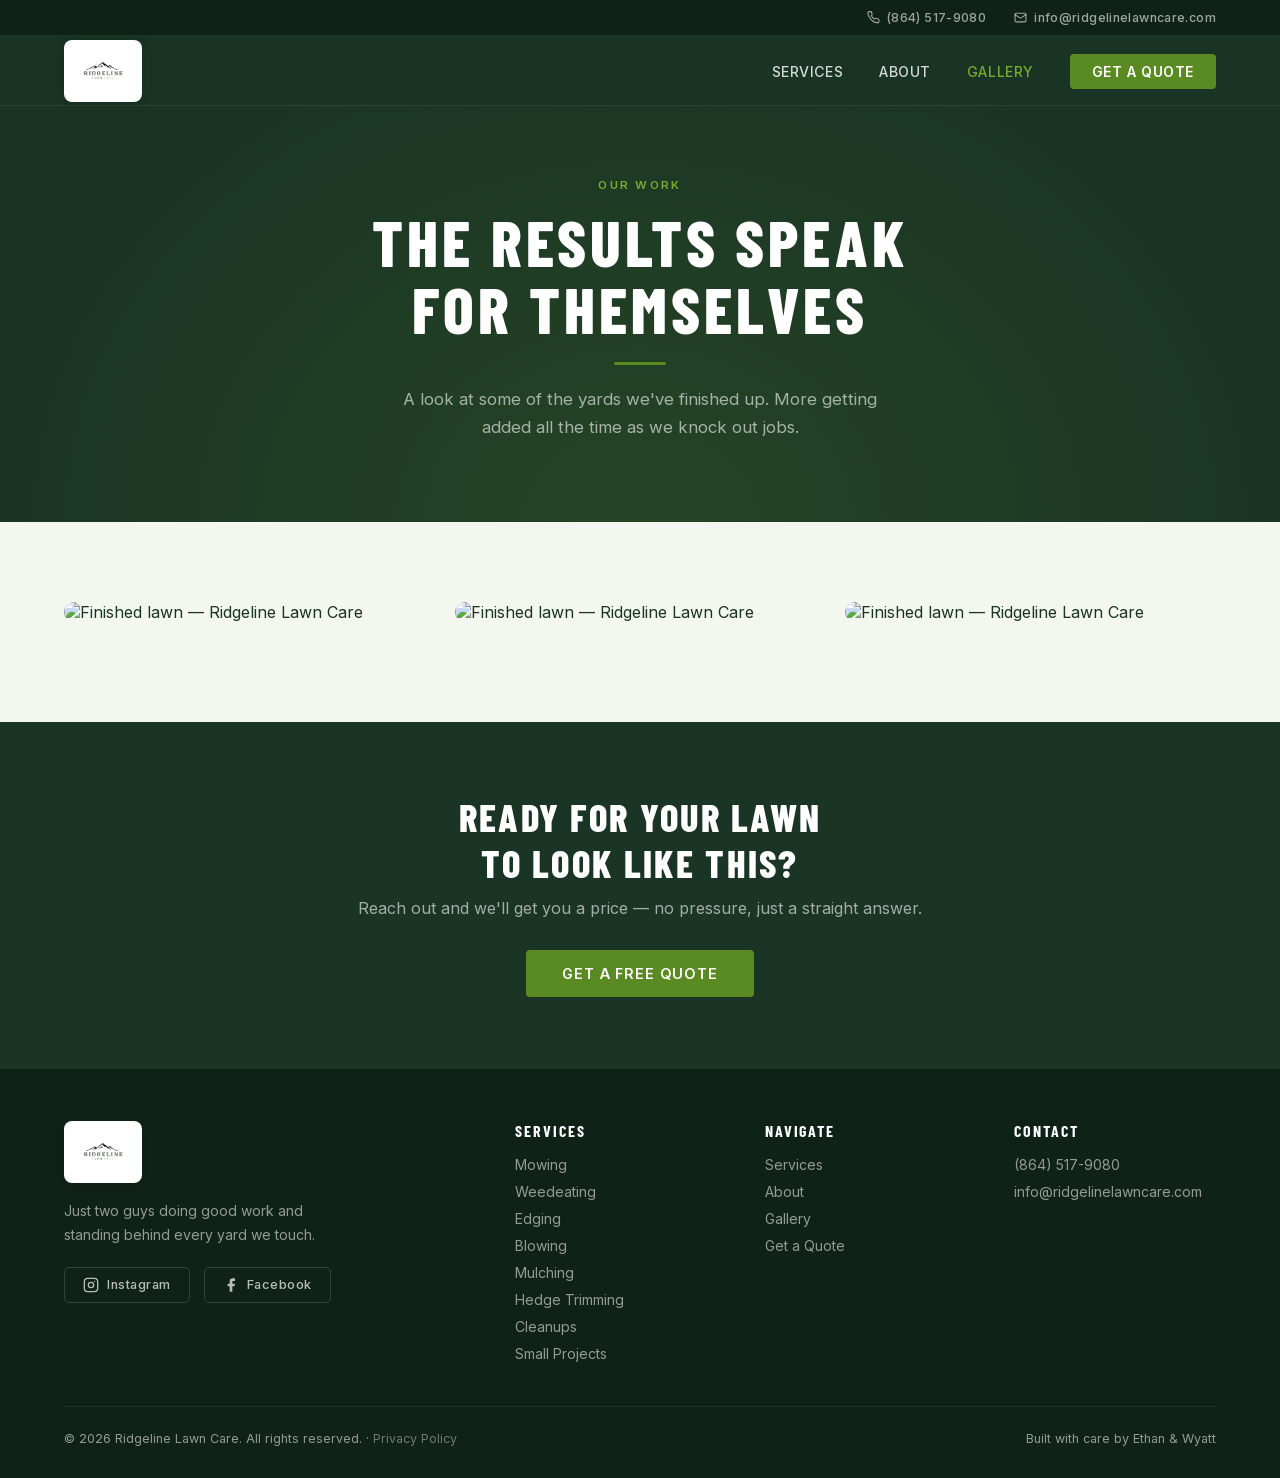
==== commit 4b27b075: "Add real Ridgeline logo to navbar and footer Logo is mounted in a white rounded badge since the sour" ====
--- a/gallery.html
+++ b/gallery.html
@@ -64,9 +64,14 @@
       border-bottom: 1px solid rgba(255,255,255,0.08);
     }
     .nav-logo { display: flex; align-items: center; gap: 12px; text-decoration: none; }
-    .nav-logo-text { display: flex; flex-direction: column; line-height: 1; }
-    .nav-logo-text .brand { font-family: 'Barlow Condensed', sans-serif; font-weight: 800; font-size: 1.25rem; letter-spacing: 0.12em; color: var(--white); text-transform: uppercase; }
-    .nav-logo-text .sub { font-family: 'Inter', sans-serif; font-size: 0.6rem; letter-spacing: 0.22em; color: var(--light); text-transform: uppercase; }
+    .nav-logo-badge {
+      background: var(--white); border-radius: 8px;
+      padding: 6px 14px; display: flex; align-items: center;
+      box-shadow: 0 2px 12px rgba(0,0,0,0.18);
+      transition: transform 0.2s;
+    }
+    .nav-logo:hover .nav-logo-badge { transform: translateY(-1px); }
+    .nav-logo-badge img { height: 50px; width: auto; display: block; }
 
     .nav-links { display: flex; align-items: center; gap: 36px; list-style: none; }
     .nav-links a { color: rgba(255,255,255,0.82); text-decoration: none; font-size: 0.875rem; font-weight: 500; letter-spacing: 0.04em; text-transform: uppercase; transition: color 0.2s; }
@@ -270,9 +275,8 @@
   <!-- NAVBAR -->
   <nav>
     <a href="index.html" class="nav-logo">
-      <div class="nav-logo-text">
-        <span class="brand">Ridgeline</span>
-        <span class="sub">Lawn Care</span>
+      <div class="nav-logo-badge">
+        <img src="logo.png" alt="Ridgeline Lawn Care" />
       </div>
     </a>
     <ul class="nav-links" id="navLinks">
@@ -342,9 +346,8 @@
     <div class="footer-inner">
       <div class="footer-brand">
         <a href="index.html" class="nav-logo">
-          <div class="nav-logo-text">
-            <span class="brand">Ridgeline</span>
-            <span class="sub">Lawn Care</span>
+          <div class="nav-logo-badge">
+            <img src="logo.png" alt="Ridgeline Lawn Care" />
           </div>
         </a>
         <p>Just two guys doing good work and standing behind every yard we touch.</p>
